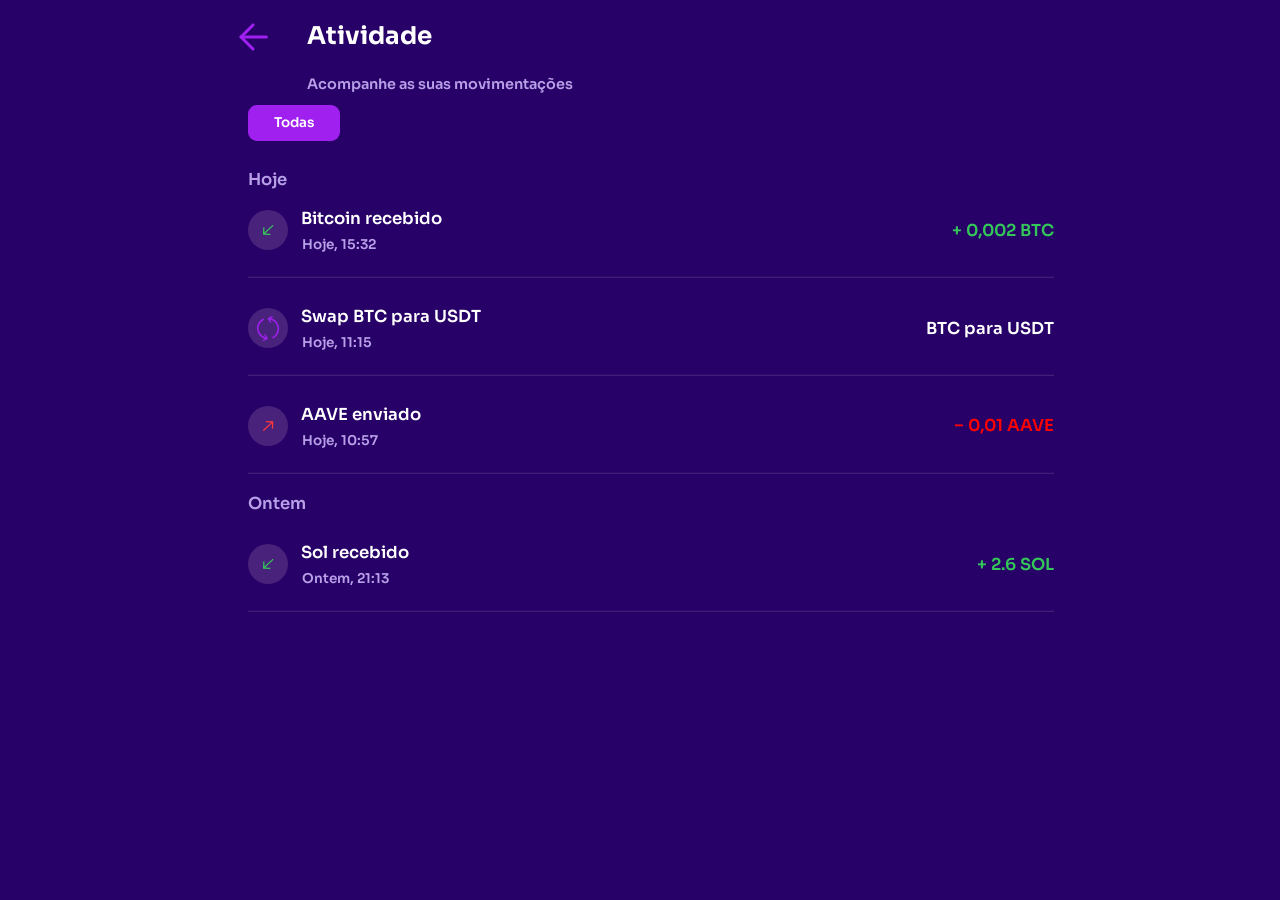
==== atividade.html @ 615392ac "força o celular a baixar CSS e JS novos após cada publicação O GitHub Pages manda guardar os arquivo" ====
<!DOCTYPE html>
<html lang="pt-BR">
<head>
  <meta charset="UTF-8">
  <meta name="viewport" content="width=device-width, initial-scale=1.0">
  <title>KYLRO | Atividade</title>
  <link rel="icon" href="img/favicon.svg" type="image/svg+xml">
  <link rel="icon" href="img/favicon-32.png" type="image/png" sizes="32x32">
  <link rel="apple-touch-icon" href="img/apple-touch-icon.png">
  <meta name="theme-color" content="#4c0fd0">
  <link rel="preconnect" href="https://fonts.googleapis.com">
  <link rel="preconnect" href="https://fonts.gstatic.com" crossorigin>
  <link href="https://fonts.googleapis.com/css2?family=Sora:wght@400;500;600;700&display=swap" rel="stylesheet">
  <link rel="stylesheet" href="css/atividade.css?v=20261127">
</head>
<body>
  <main class="atividade">

    <header class="topo">
      <a href="index.html" class="back" aria-label="Voltar para o início">
        <svg viewBox="0 0 24 24"><path d="M22 12H3"/><path d="M12 3l-9 9 9 9"/></svg>
      </a>
      <div>
        <h1 class="titulo">Atividade</h1>
        <p class="sub">Acompanhe as suas movimentações</p>
      </div>
    </header>

    <div class="filtros">
      <button type="button" class="filtro ativo">Todas</button>
    </div>

    <!-- preenchido por js/atividade.js -->
    <section class="lista" id="lista" aria-live="polite"></section>
  </main>

  <script src="js/atividade.js?v=20261127"></script>
</body>
</html>
---- css/atividade.css ----
* { margin: 0; padding: 0; box-sizing: border-box; }

:root {
  --bg: #270068;
  --roxo: #a020f0;
  --icone-bg: #49227c;
  --texto: #ffffff;
  --suave: #b8a0e8;
  --verde: #34c759;
  --vermelho: #ff0000;
  --linha-1: #300a6d;
  --linha-2: #401d77;
}

html, body { min-height: 100%; }

body {
  font-family: 'Sora', sans-serif;
  background: var(--bg);
  color: var(--texto);
}

button { font-family: inherit; color: inherit; border: none; background: none; cursor: pointer; }
a { color: inherit; text-decoration: none; }

svg {
  fill: none;
  stroke: currentColor;
  stroke-width: 2.4;
  stroke-linecap: round;
  stroke-linejoin: round;
}

/* ===== PÁGINA ===== */
.atividade {
  max-width: 868px;
  margin: 0 auto;
  padding: 21px 20px 40px 42px;
}

/* ===== TOPO ===== */
.topo {
  display: flex;
  align-items: flex-start;
  margin-left: -11px;
}

.back {
  color: var(--roxo);
  display: flex;
  transition: transform .2s;
}
.back svg { width: 32px; height: 32px; stroke-width: 2.3; }
.back:hover { transform: translateX(-4px); }

.titulo {
  margin-left: 38px;
  margin-top: 2px;
  font-size: 24.5px;
  font-weight: 700;
  line-height: 1.1;
}

.sub {
  margin-left: 38px;
  margin-top: 25px;
  font-size: 14.4px;
  font-weight: 600;
  color: var(--suave);
}

/* ===== FILTRO ===== */
.filtros { margin-top: 12px; display: flex; gap: 10px; }

.filtro {
  width: 92px;
  height: 36px;
  border-radius: 9px;
  background: var(--roxo);
  font-size: 13.5px;
  font-weight: 600;
}

/* ===== LISTA ===== */
.dia {
  margin-top: 22px;
  font-size: 16.5px;
  font-weight: 600;
  color: var(--suave);
  line-height: 1;
}
.lista .dia:first-child { margin-top: 31px; }

.item {
  display: flex;
  align-items: center;
  gap: 13px;
  padding: 29px 0 25px;
  position: relative;
}

/* linha divisória com dois tons, como no layout */
.item::after {
  content: '';
  position: absolute;
  left: 0;
  right: 0;
  bottom: 0;
  height: 2px;
  background: linear-gradient(var(--linha-1) 50%, var(--linha-2) 50%);
}
.dia + .item { padding-top: 31px; }
.lista .dia:first-child + .item { padding-top: 21px; }

.item-ic {
  width: 40px;
  height: 40px;
  flex-shrink: 0;
  border-radius: 50%;
  background: var(--icone-bg);
  display: grid;
  place-items: center;
  align-self: flex-start;
  margin-top: 1px;
}
.item-ic svg { stroke: none; }
.ic-seta { width: 11px; height: 10px; }
.ic-swap { width: 23px; height: 25px; }

.item-info { flex: 1; min-width: 0; }

.item-nome {
  font-size: 16.6px;
  font-weight: 600;
  line-height: 1.25;
}

.item-hora {
  margin-top: 6px;
  margin-left: 1px;
  font-size: 13.5px;
  font-weight: 600;
  color: var(--suave);
}

.item-valor {
  font-size: 16.5px;
  font-weight: 600;
  text-align: right;
  white-space: nowrap;
  margin-top: -2px;
}
.item-valor.pos { color: var(--verde); }
.item-valor.neg { color: var(--vermelho); }

/* ===== RESPONSIVO ===== */
@media (max-width: 600px) {
  .atividade { padding: 22px 16px 32px; }
  .topo { margin-left: -4px; }
  .titulo, .sub { margin-left: 20px; }
  .titulo { font-size: 22px; }
  .sub { margin-top: 10px; font-size: 13px; }
  .filtros { margin-top: 20px; }
  .item { gap: 12px; }
  .item-nome { font-size: 15px; }
  .item-hora { font-size: 12.5px; }
  .item-valor { font-size: 14px; }
}

@media (max-width: 380px) {
  .item-valor { white-space: normal; max-width: 90px; }
}
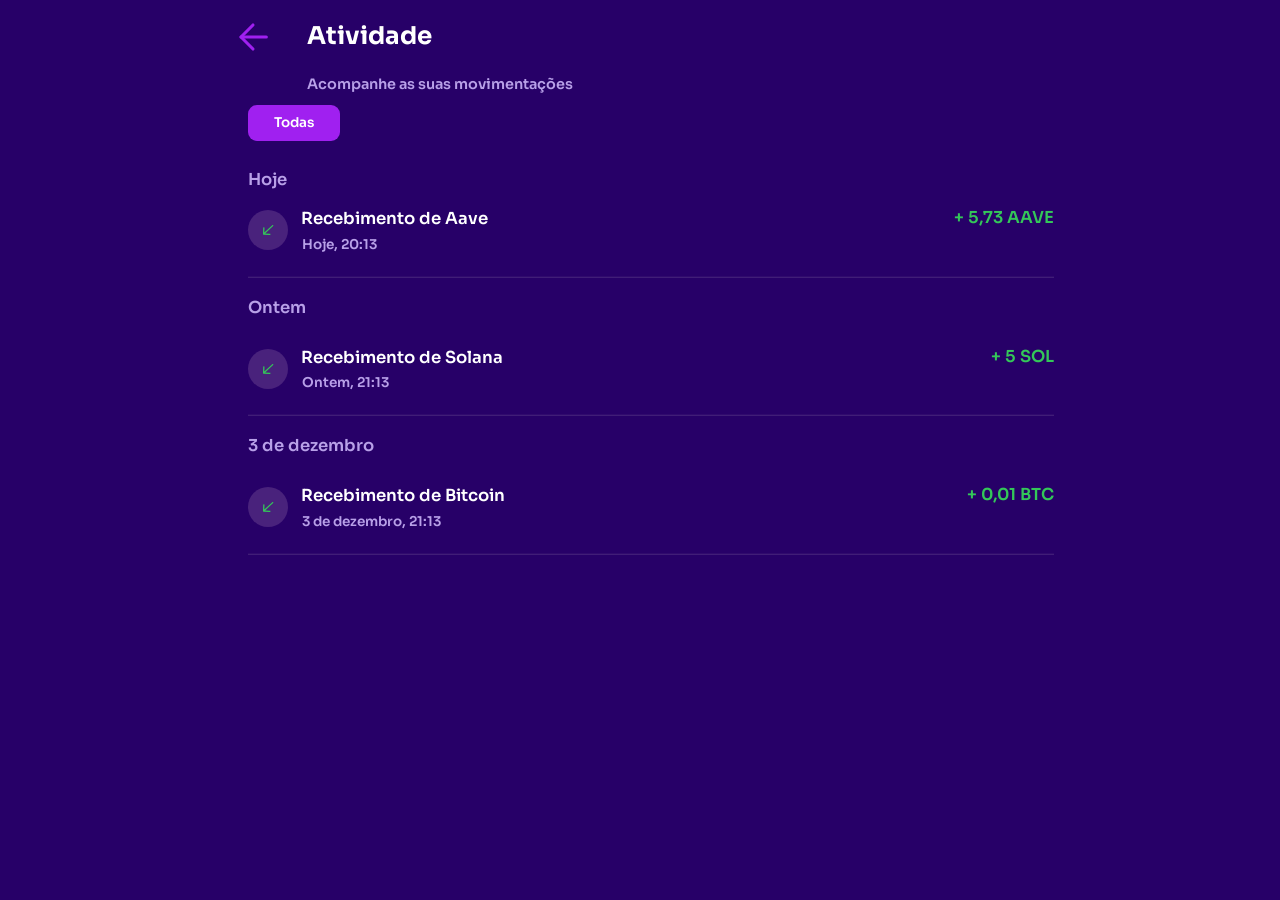
==== commit 1ef52ef5: "conecta as telas pela carteira, adiciona alertas e gráfico interativo - estado único da carteira (js" ====
--- a/atividade.html
+++ b/atividade.html
@@ -7,11 +7,12 @@
   <link rel="icon" href="img/favicon.svg" type="image/svg+xml">
   <link rel="icon" href="img/favicon-32.png" type="image/png" sizes="32x32">
   <link rel="apple-touch-icon" href="img/apple-touch-icon.png">
+  <meta name="description" content="Histórico das movimentações da carteira simulada KYLRO: swaps, envios e recebimentos com data e hora.">
   <meta name="theme-color" content="#4c0fd0">
   <link rel="preconnect" href="https://fonts.googleapis.com">
   <link rel="preconnect" href="https://fonts.gstatic.com" crossorigin>
   <link href="https://fonts.googleapis.com/css2?family=Sora:wght@400;500;600;700&display=swap" rel="stylesheet">
-  <link rel="stylesheet" href="css/atividade.css?v=20261127">
+  <link rel="stylesheet" href="css/atividade.css?v=20261127b">
 </head>
 <body>
   <main class="atividade">
@@ -34,6 +35,6 @@
     <section class="lista" id="lista" aria-live="polite"></section>
   </main>
 
-  <script src="js/atividade.js?v=20261127"></script>
+  <script type="module" src="js/atividade.js?v=20261127b"></script>
 </body>
 </html>
--- a/css/atividade.css
+++ b/css/atividade.css
@@ -170,3 +170,9 @@
 @media (max-width: 380px) {
   .item-valor { white-space: normal; max-width: 90px; }
 }
+
+/* valor recebido em cima e valor pago embaixo (swap) */
+.item-direita { text-align: right; align-self: flex-start; }
+.item-detalhe { margin-top: 6px; font-size: 13px; font-weight: 600; color: var(--suave); white-space: nowrap; }
+.vazio { margin-top: 32px; font-size: 14px; color: var(--suave); line-height: 1.6; }
+@media (max-width: 600px) { .item-detalhe { font-size: 12px; } }
